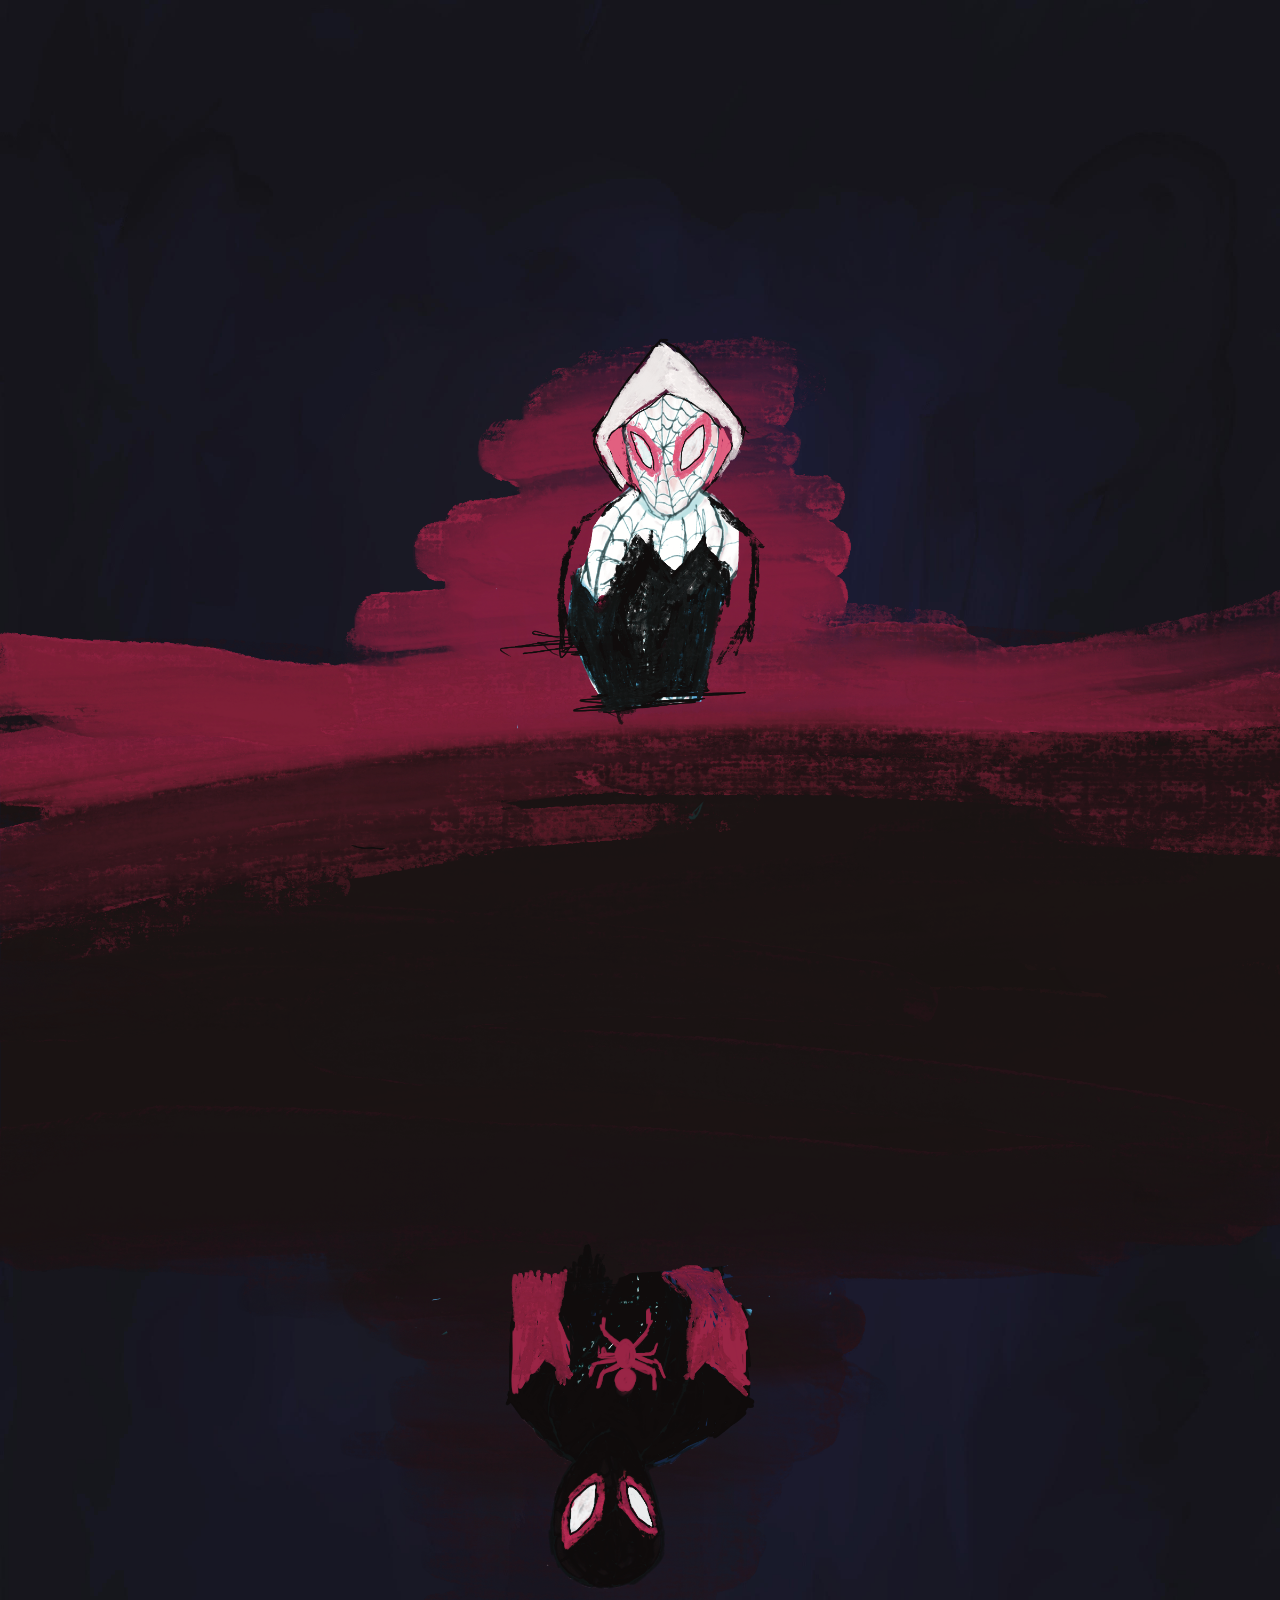
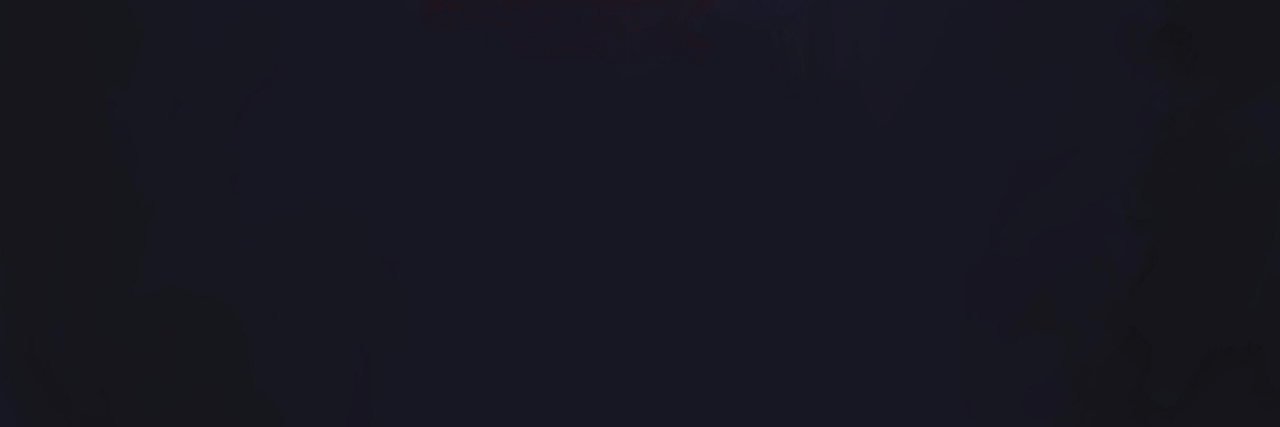
==== index.html @ 7d5749d2 "basic front page made" ====
<!DOCTYPE html>
<html lang="en">
<head>
<meta charset="UTF-8">
<meta name="viewport" content="width=device-width, initial-scale=1.0">
<link rel="stylesheet" href="style.css">
</head>
<body>

<div id="background">
    <img class="front-img" src="front.png" alt="">
    <img class="bg-img" src="bg.jpg" alt="">
</div>
<h3></h3>
<canvas id = "field" width="500" height="500"></canvas>
<script src = "script.js"></script>
</body>
</html>
---- style.css ----
html, body {
    margin: 0;
    overflow-x: hidden;
    overflow-y: auto;
}

#background {
    position: absolute;
    top: 0;
    left: 0;
    width: 100%;
    z-index: -1;
}

#background img {
    display: block;
    width: 100%;
    height: auto;
}

#background .bg-img {
    position: relative;
    z-index: 1;
}

#background .front-img {
    position: absolute;
    top: 0;
    left: 0;
    z-index: 2;
}

#field {
    position: absolute;
    top: 0;
    left: 0;
}
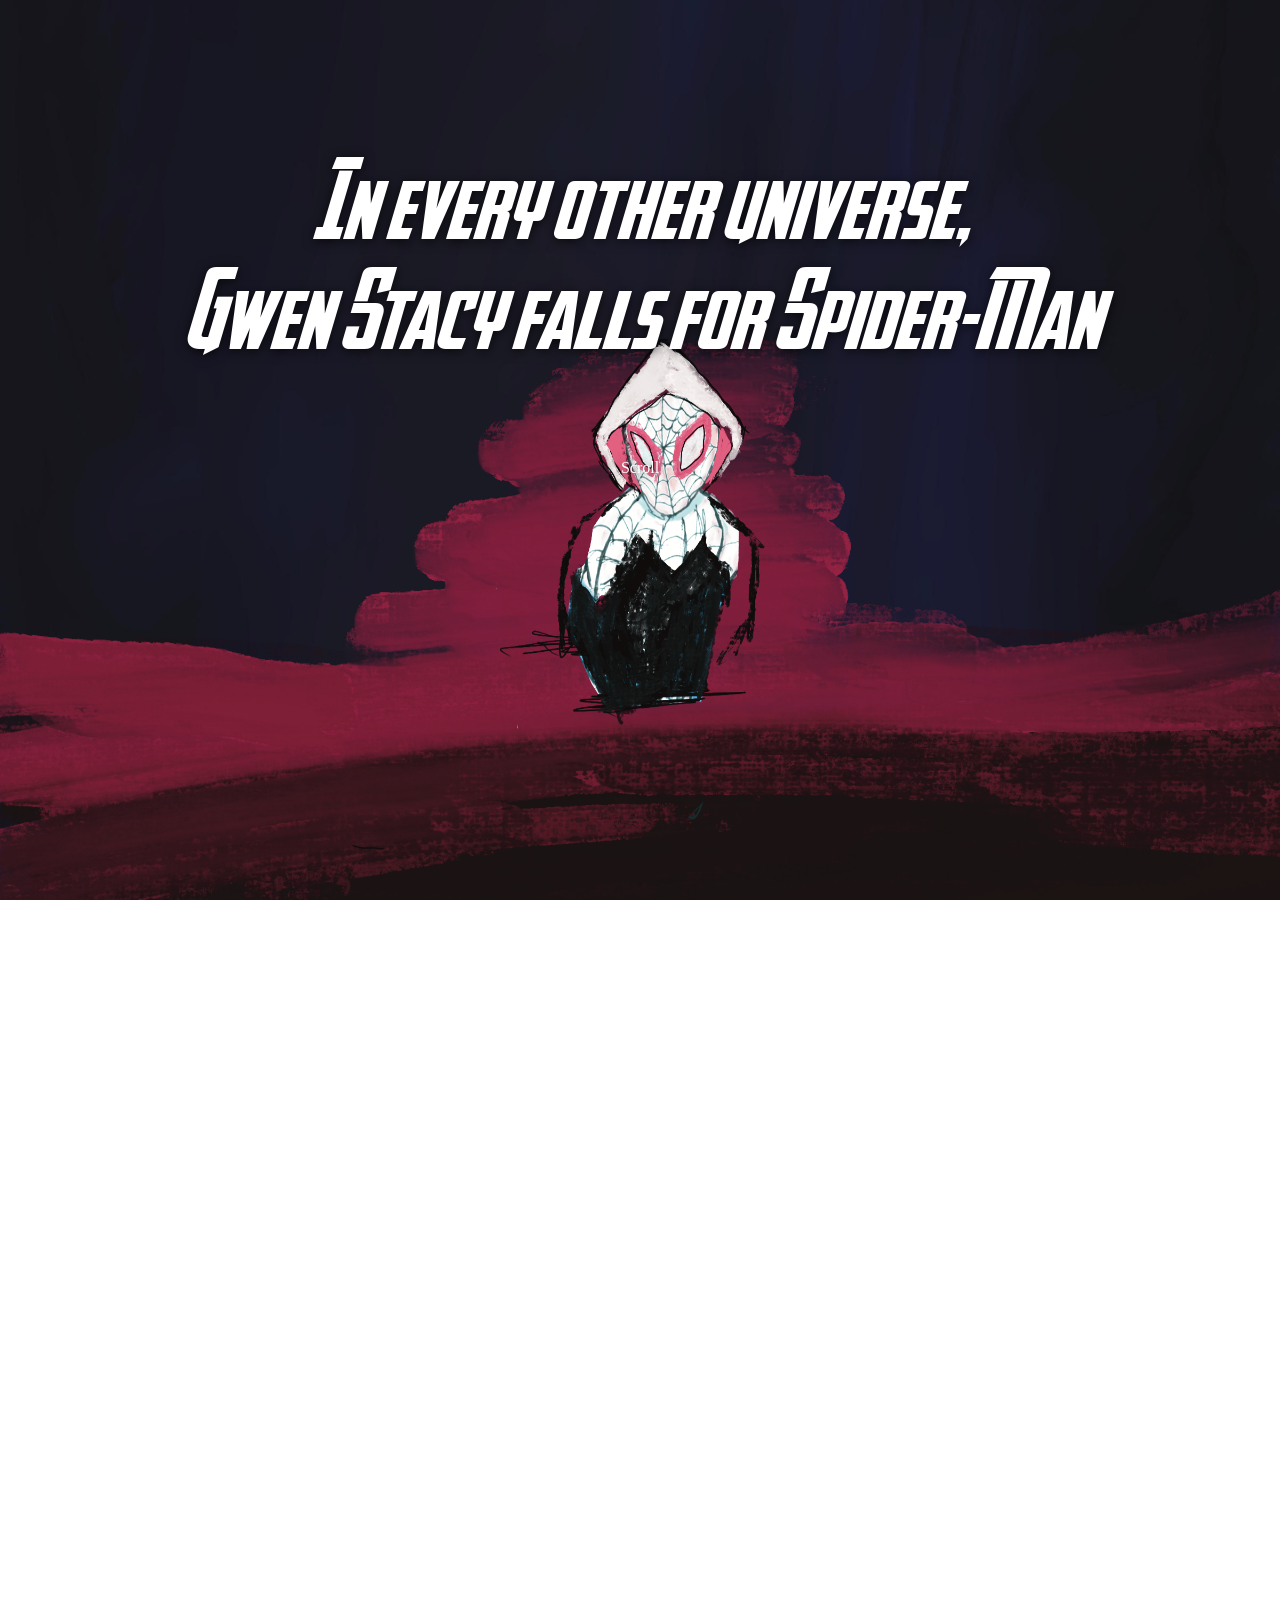
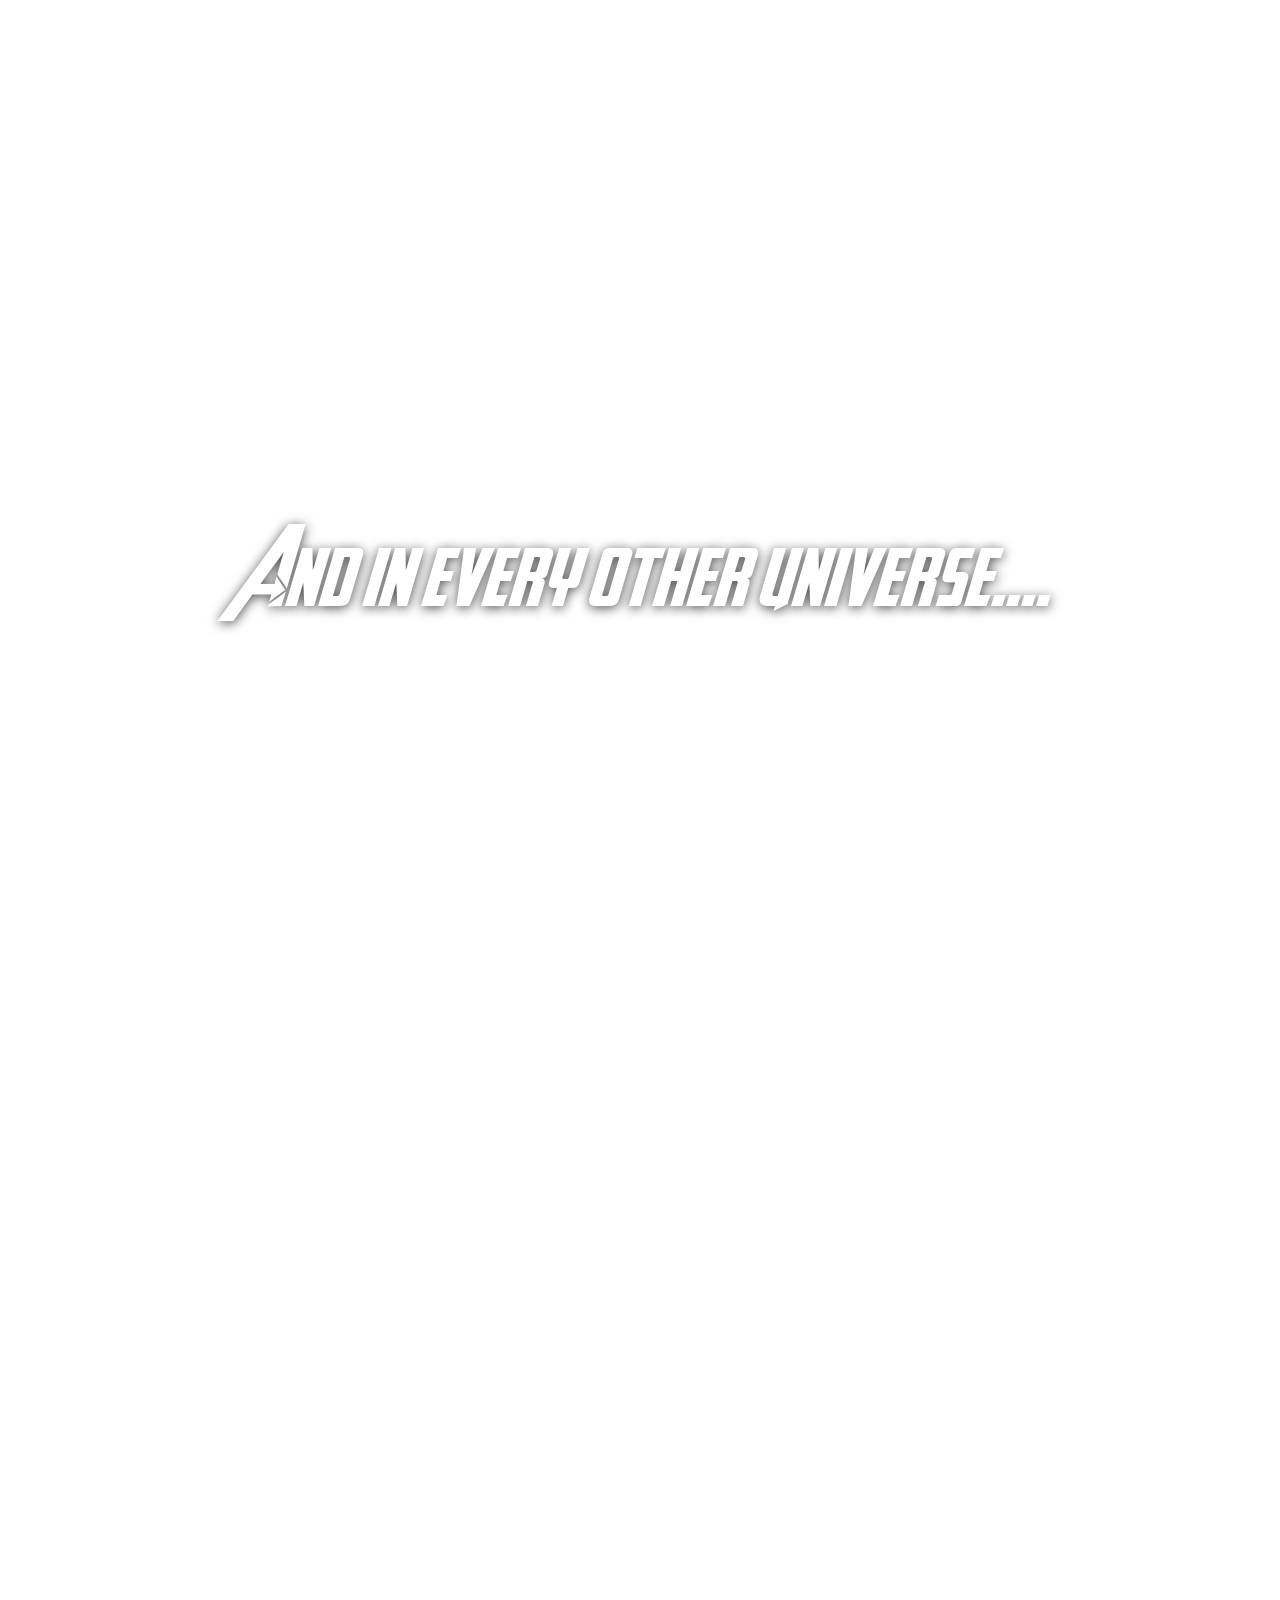
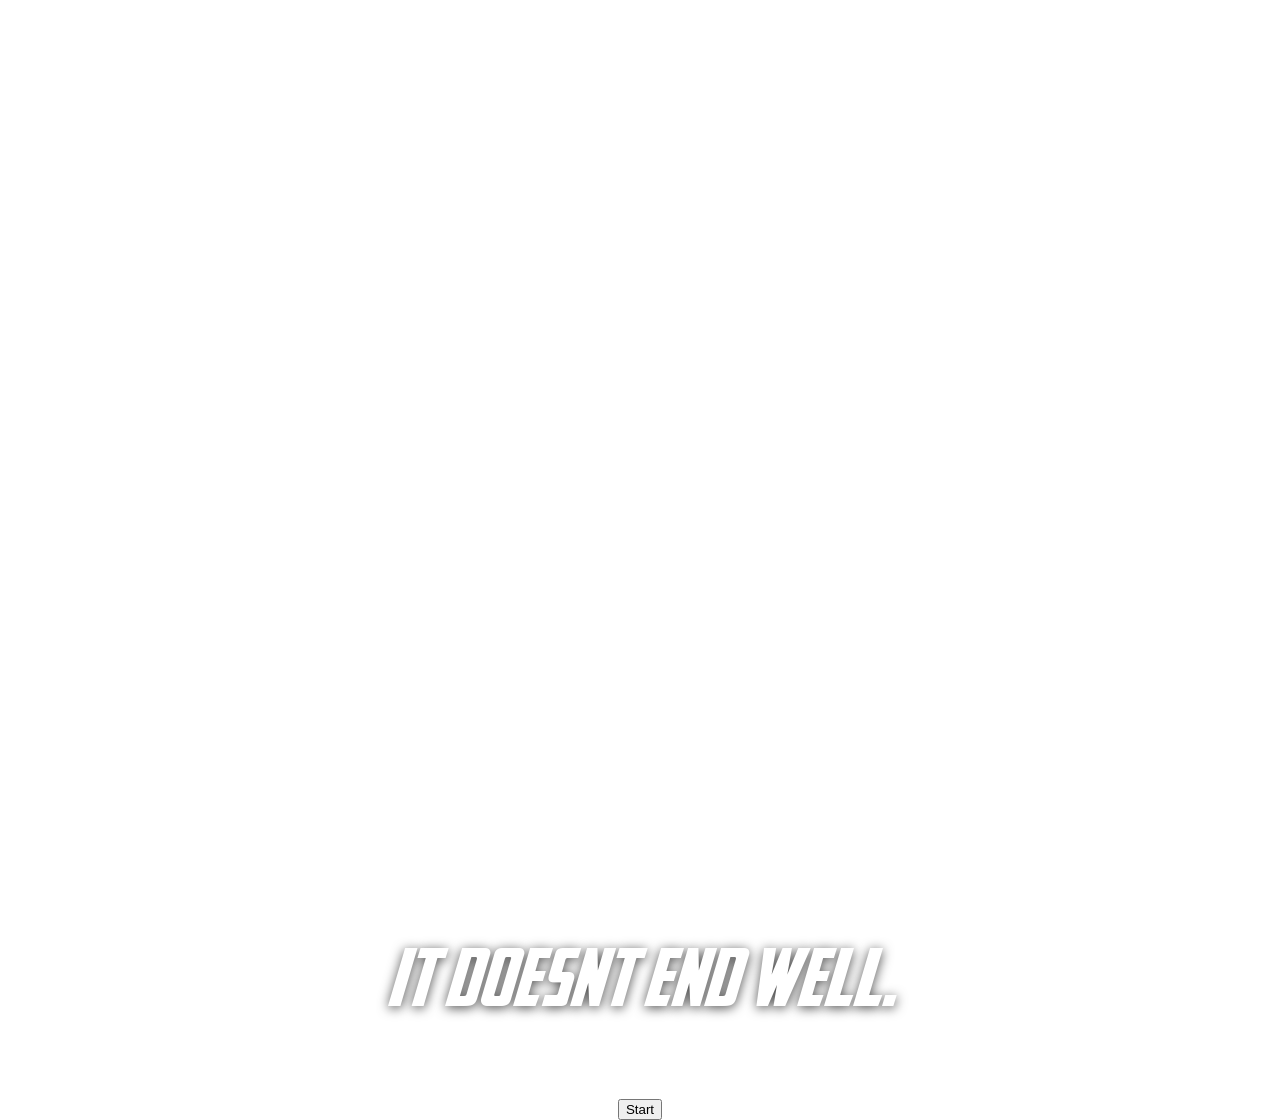
==== commit 3dc37d73: "Added Parallax Scroll" ====
--- a/index.html
+++ b/index.html
@@ -11,8 +11,24 @@
     <img class="front-img" src="front.png" alt="">
     <img class="bg-img" src="bg.jpg" alt="">
 </div>
-<h3></h3>
 <canvas id = "field" width="500" height="500"></canvas>
+<main>
+<section class = "screen">
+<h1>In every other universe,<br>Gwen Stacy falls for Spider-Man</h1>
+<p> Scroll</p>
+</section>
+<section class = "screen">
+<br>
+<br>
+<h1>And in every other universe....</h1>
+</section>
+<section class = "screen">
+<h1>it doesnt end well.</h1>
+<button> Start</button>
+</section>
+<!-- <h1>And in every other universe...</h1>
+<h1>it doesn't end well.</h1> -->
+</main>
 <script src = "script.js"></script>
 </body>
 </html>
--- a/style.css
+++ b/style.css
@@ -1,37 +1,88 @@
+
+@font-face {
+    font-family: "MyFont";
+    src: url("AvengeanceHeroicAvengerNormal-Bz7d.ttf") format("truetype");
+    font-weight: normal;
+    font-style: normal;
+}
+
+h1 {
+    font-family: "MyFont", sans-serif;
+    color: white;
+    font-weight: normal;
+    font-size: 80px;
+    text-align: center;
+}
+
 html, body {
     margin: 0;
     overflow-x: hidden;
-    overflow-y: auto;
 }
 
+/* Pinned to the viewport so it stays put while the 3 screens scroll over it */
 #background {
+    position: fixed;
+    top: 0;
+    left: 0;
+    width: 100%;
+    height: 100vh;
+    overflow: hidden;
+    z-index: -2;
+}
+
+#background img {
+    display: block;
     position: absolute;
     top: 0;
     left: 0;
     width: 100%;
-    z-index: -1;
-}
-
-#background img {
-    display: block;
-    width: 100%;
-    height: auto;
 }
 
 #background .bg-img {
-    position: relative;
+    height: 100%;
+    object-fit: cover;
     z-index: 1;
 }
 
 #background .front-img {
-    position: absolute;
-    top: 0;
-    left: 0;
+    height: auto;
     z-index: 2;
+    will-change: transform;
 }
 
 #field {
     position: absolute;
     top: 0;
     left: 0;
+    z-index: 3;
+    pointer-events: none;
 }
+
+main {
+    position: relative;
+    z-index: 4;
+}
+
+.screen {
+    min-height: 160vh;
+    display: flex;
+    flex-direction: column;
+    align-items: center;
+    justify-content: center;
+    text-align: center;
+    color: #fff;
+    text-shadow: 0 2px 12px rgba(0, 0, 0, 0.7);
+    padding: 0 2rem;
+    box-sizing: border-box;
+}
+
+.screen:nth-of-type(1) {
+    justify-content: flex-start;
+    padding-top: 10vh;
+}
+.screen:nth-of-type(3) {
+    justify-content: flex-end;
+}
+video {
+    mix-blend-mode: screen;   /* removes black-ish backgrounds */
+}
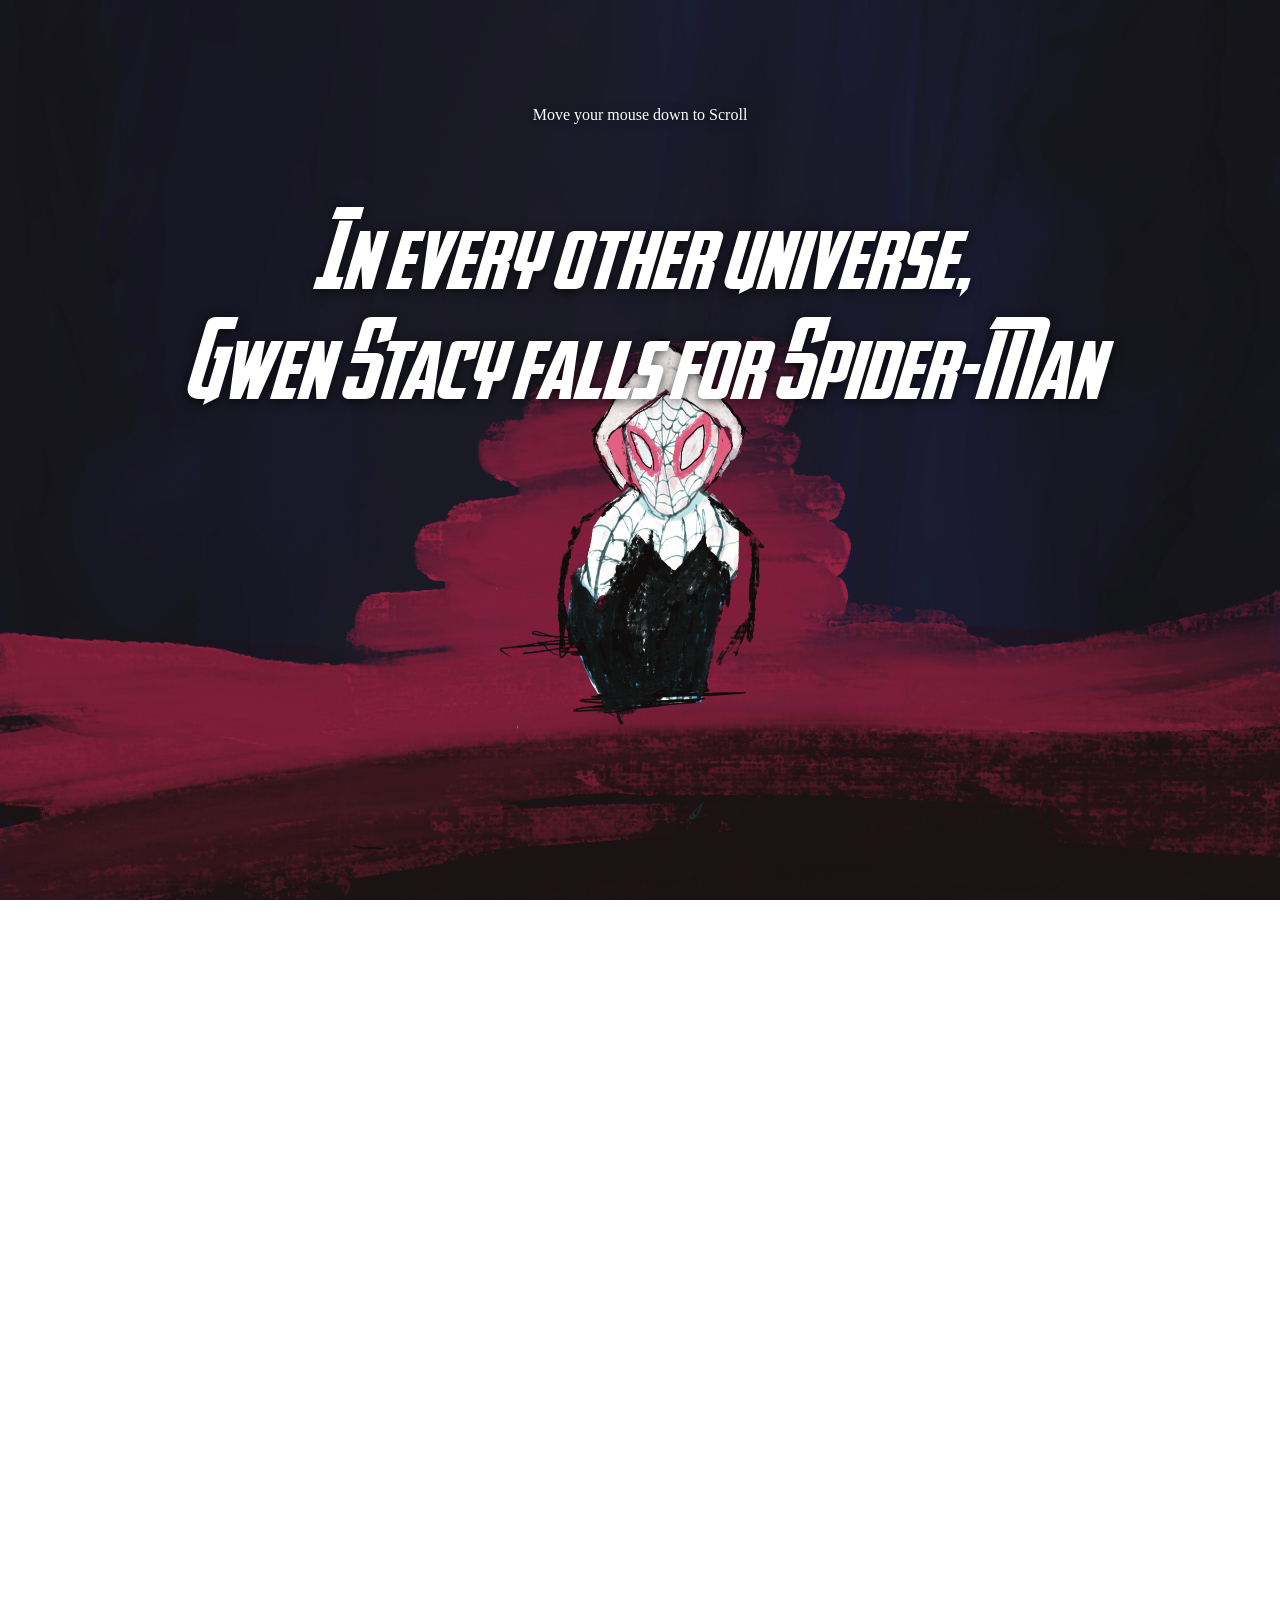
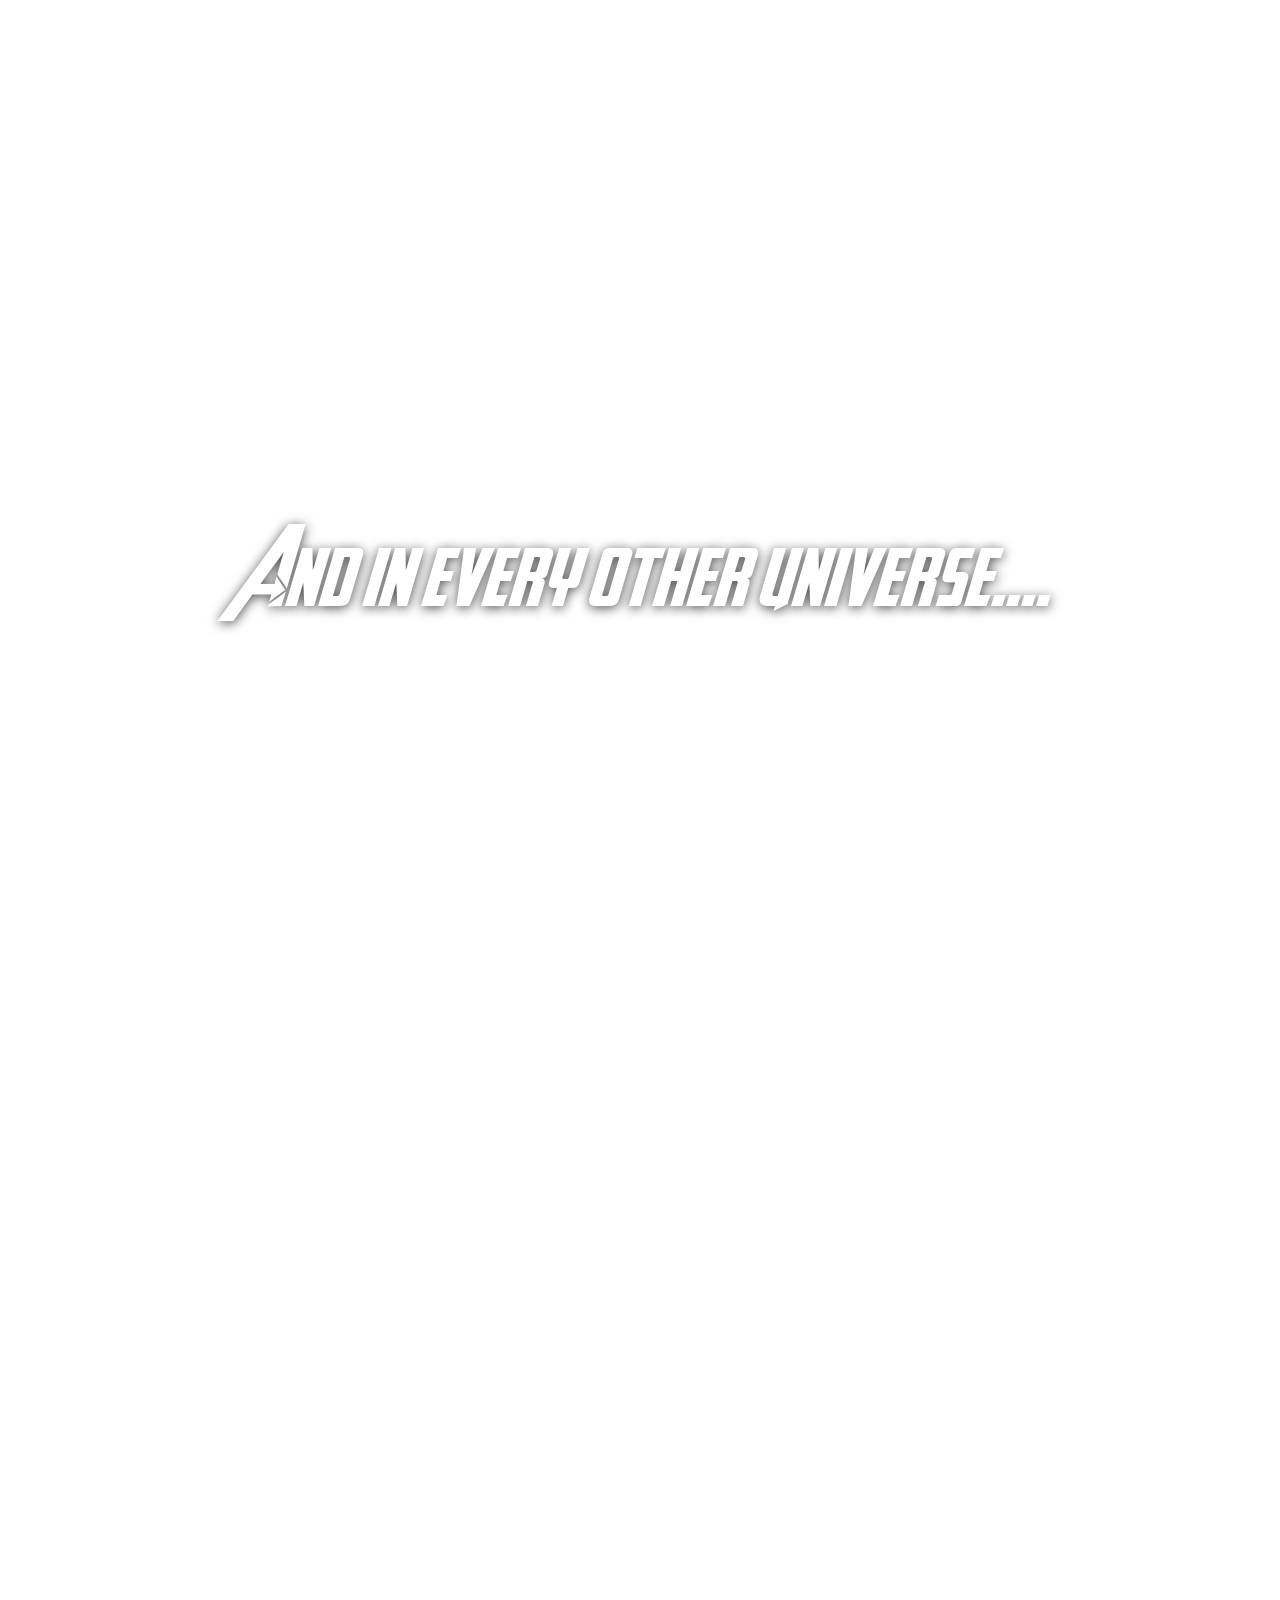
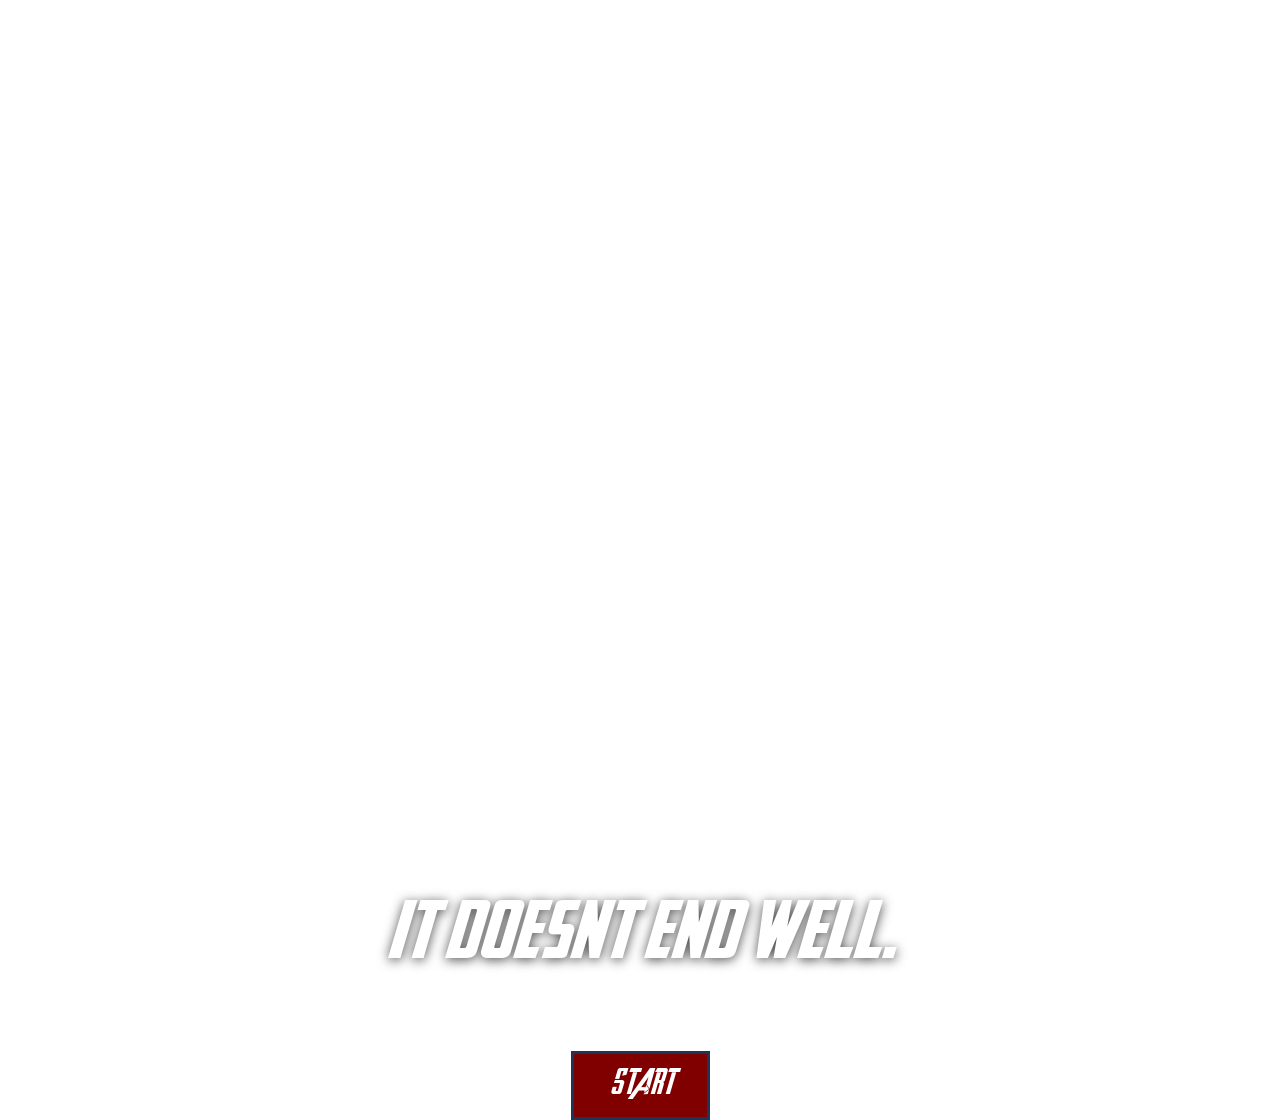
==== commit fffaa2b4: "Added mouse scroll and button css" ====
--- a/index.html
+++ b/index.html
@@ -14,8 +14,8 @@
 <canvas id = "field" width="500" height="500"></canvas>
 <main>
 <section class = "screen">
+<p> Move your mouse down to Scroll </p>
 <h1>In every other universe,<br>Gwen Stacy falls for Spider-Man</h1>
-<p> Scroll</p>
 </section>
 <section class = "screen">
 <br>
@@ -24,7 +24,7 @@
 </section>
 <section class = "screen">
 <h1>it doesnt end well.</h1>
-<button> Start</button>
+<button onclick="window.location.href='main.html'" id="start">START</button>
 </section>
 <!-- <h1>And in every other universe...</h1>
 <h1>it doesn't end well.</h1> -->
--- a/style.css
+++ b/style.css
@@ -17,9 +17,9 @@
 html, body {
     margin: 0;
     overflow-x: hidden;
+    touch-action: none;
 }
 
-/* Pinned to the viewport so it stays put while the 3 screens scroll over it */
 #background {
     position: fixed;
     top: 0;
@@ -84,5 +84,28 @@
     justify-content: flex-end;
 }
 video {
-    mix-blend-mode: screen;   /* removes black-ish backgrounds */
+    mix-blend-mode: screen;
 }
+ 
+/* Hiding Scrollbar for the aesthetic */
+html::-webkit-scrollbar,
+body::-webkit-scrollbar {
+    display: none; 
+}
+
+ 
+#start {
+display: flex;
+justify-content: center;
+align-items: center;
+font-family: "MyFont", sans-serif;
+font-size: 25px;
+background: maroon;
+color: white;
+border: 3px solid #1d3557;
+padding: 14px 36px;
+}
+
+#start:hover {
+    transform: scale(1.08);
+}
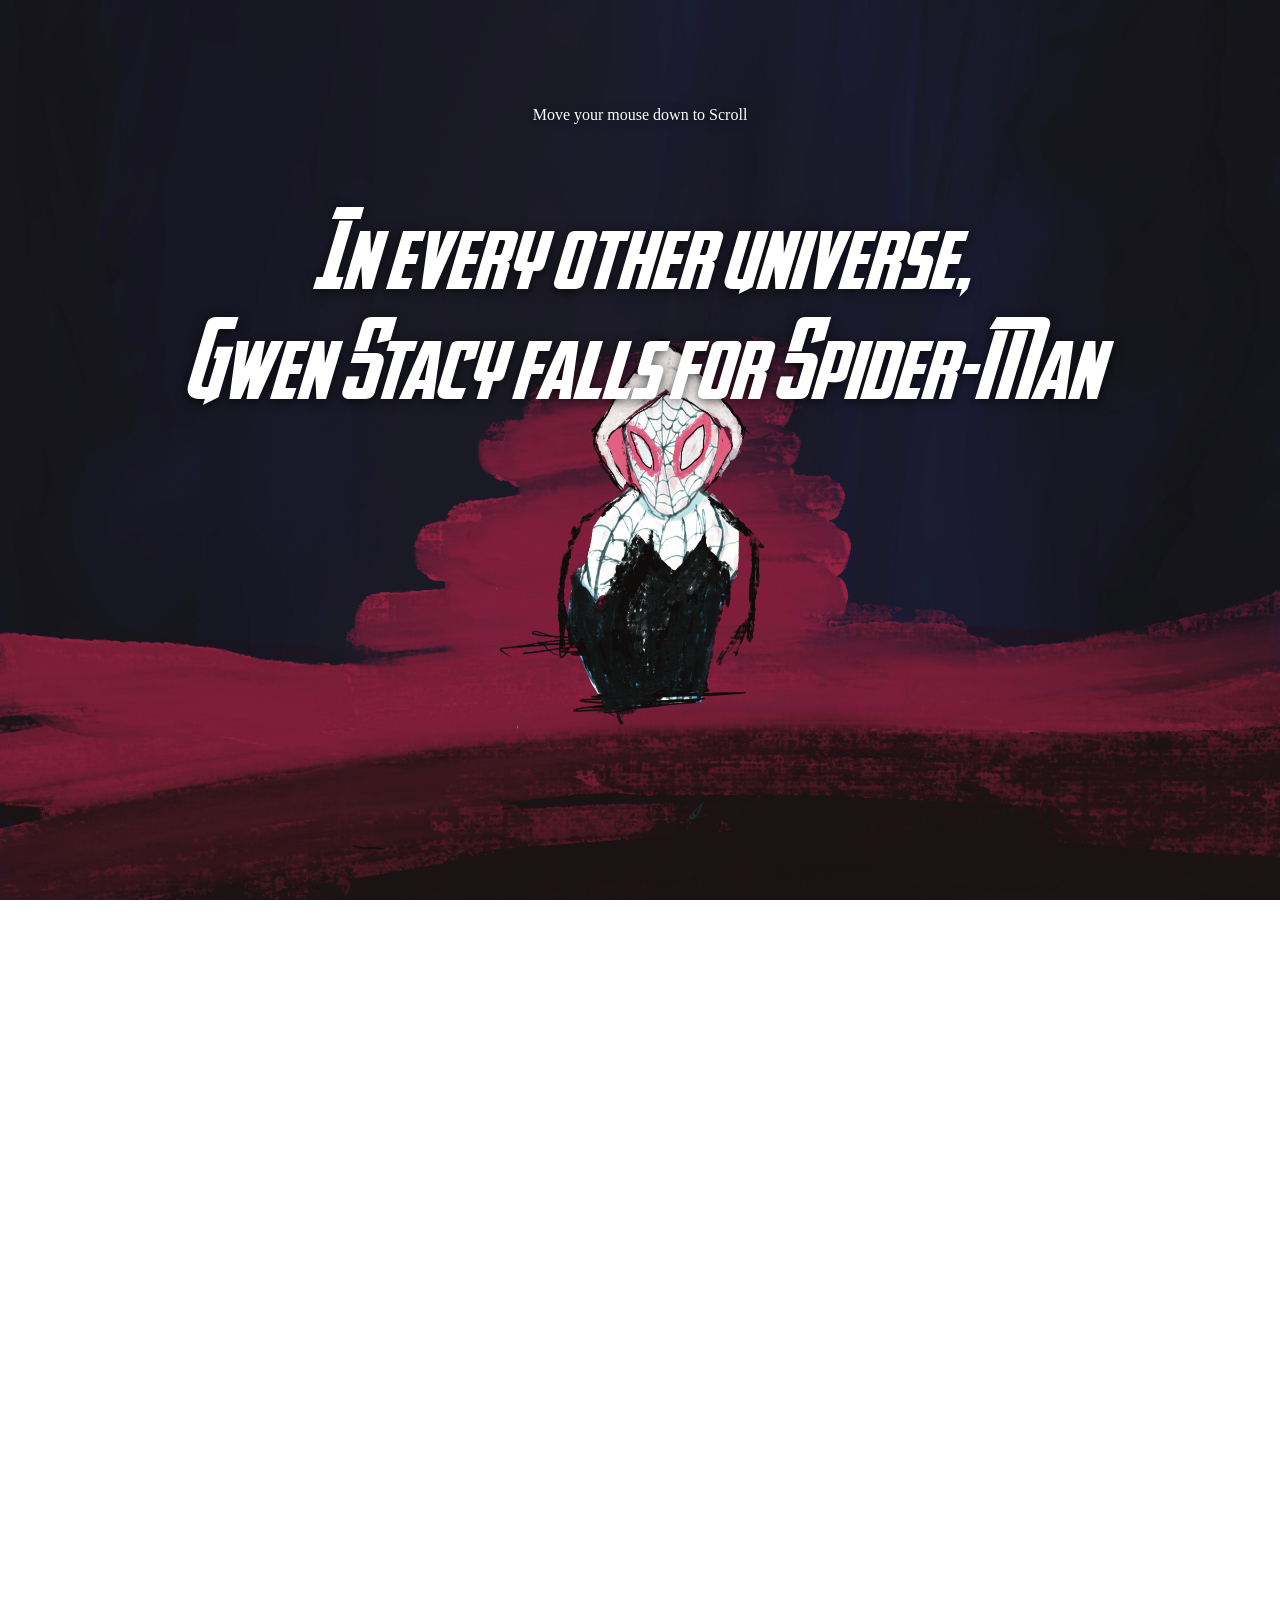
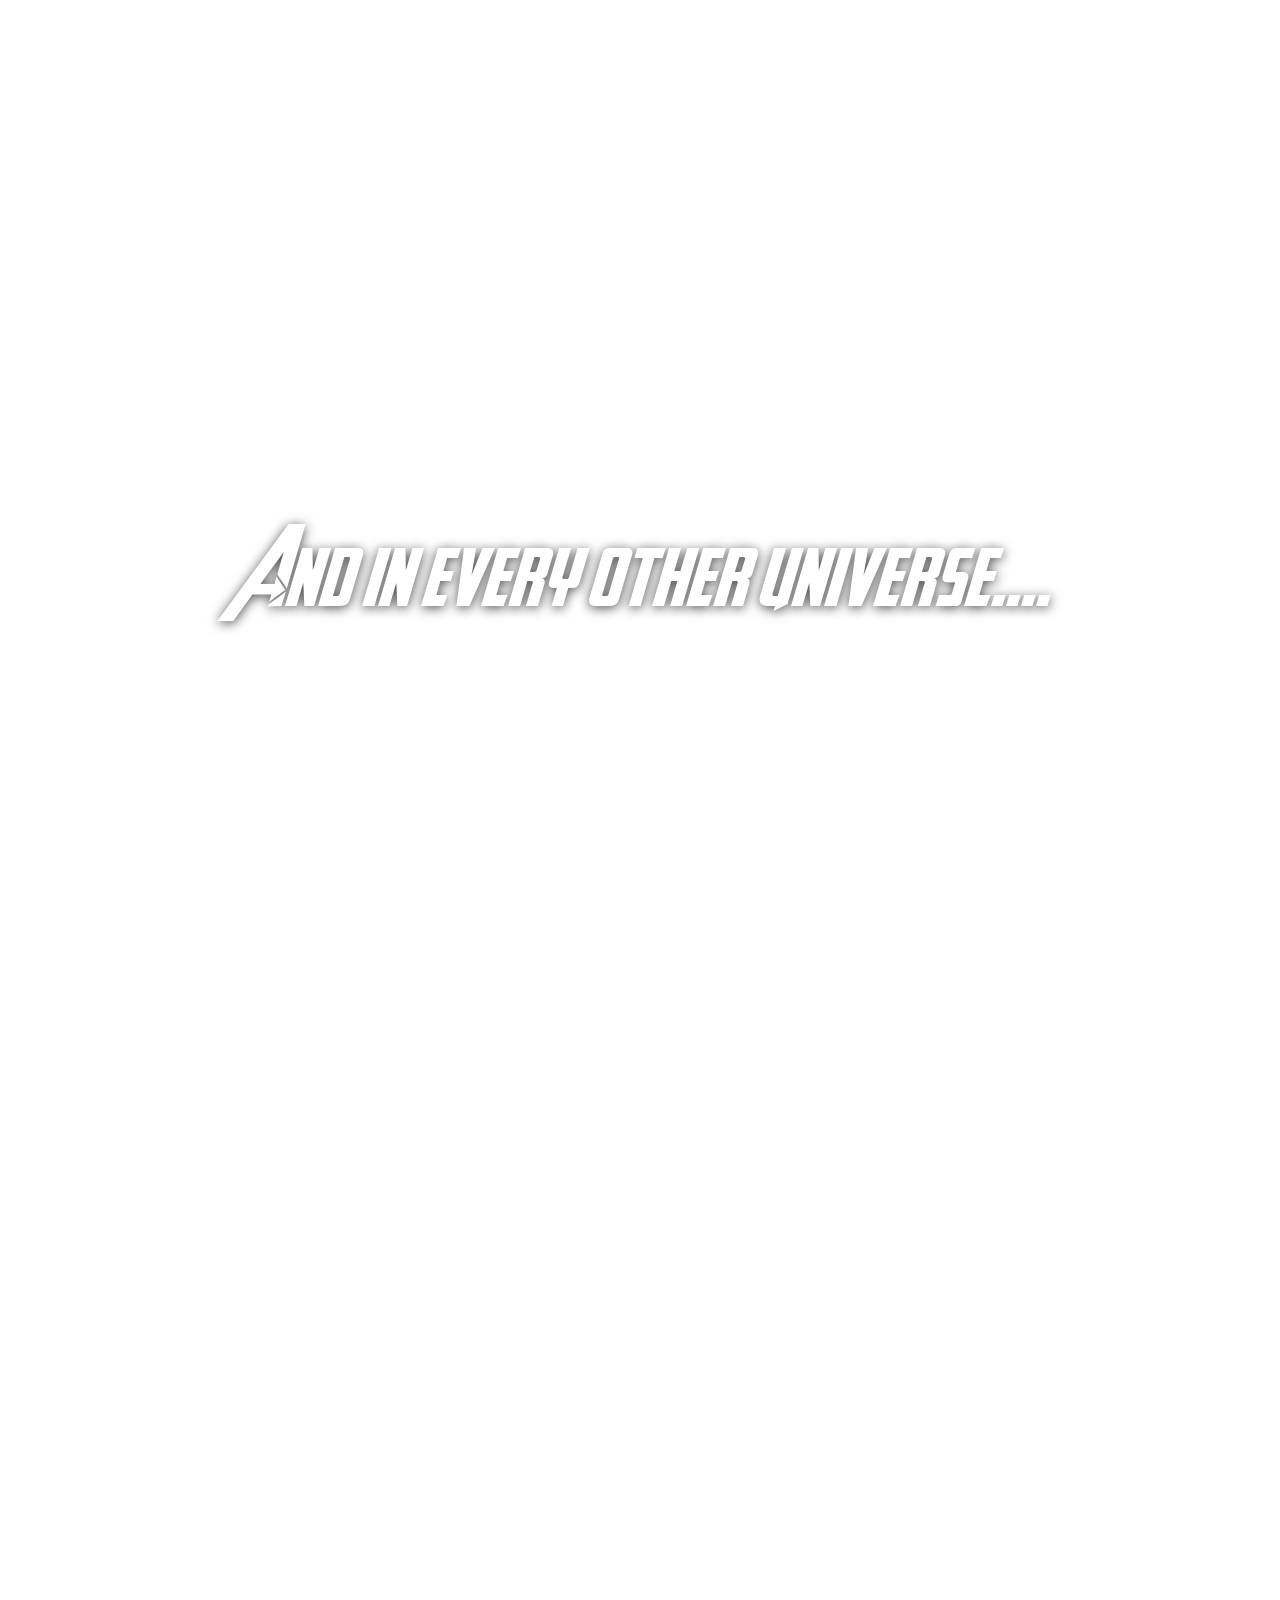
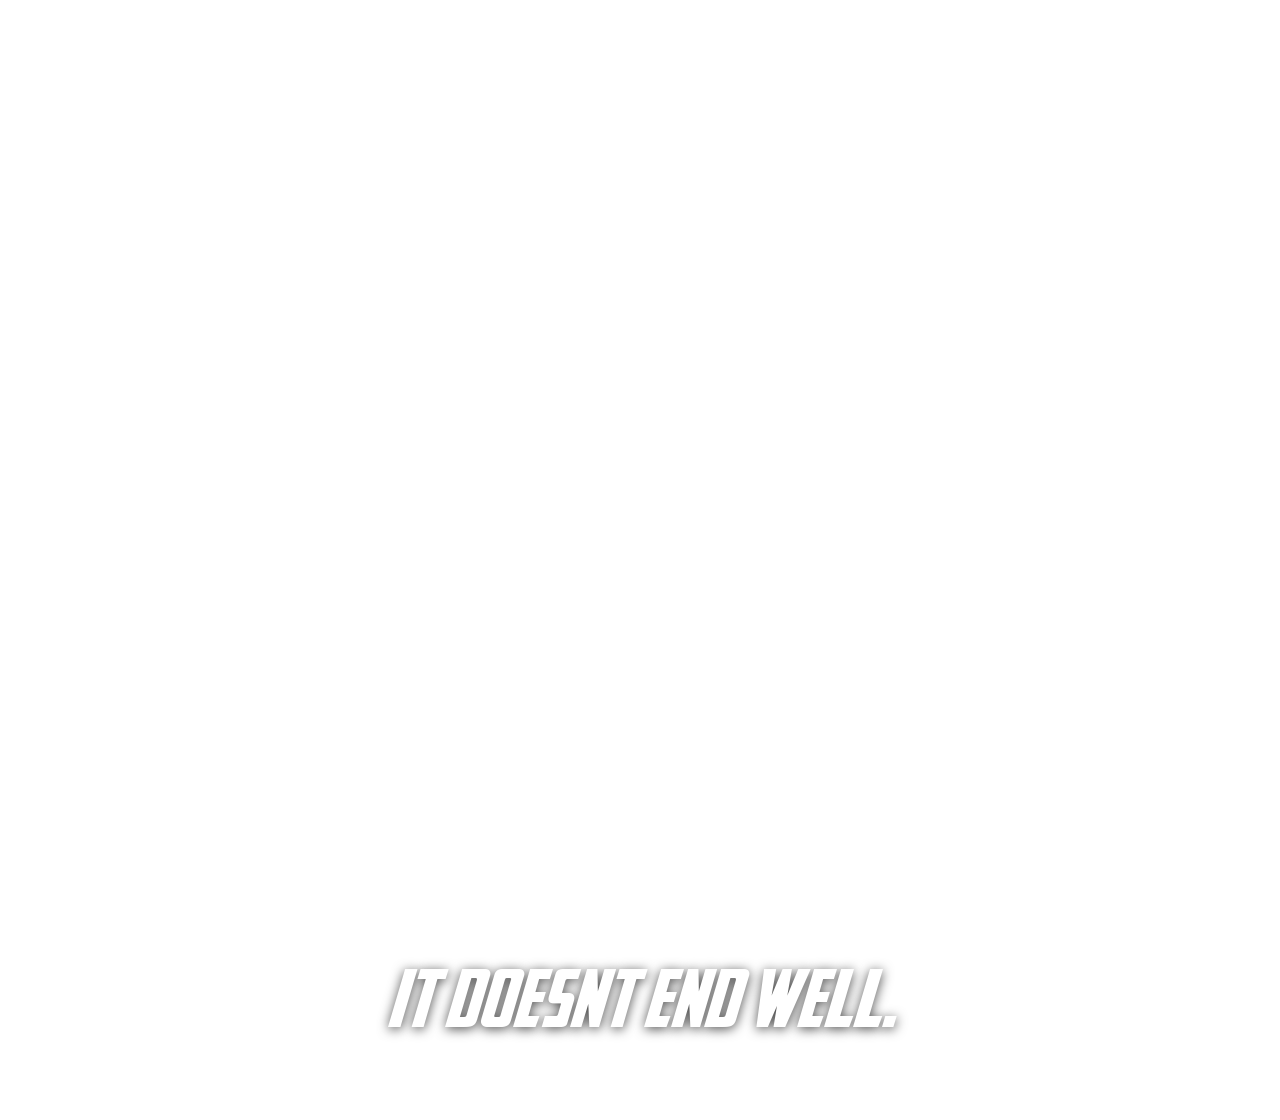
==== commit d481e031: "Update index.html" ====
--- a/index.html
+++ b/index.html
@@ -24,11 +24,10 @@
 </section>
 <section class = "screen">
 <h1>it doesnt end well.</h1>
-<button onclick="window.location.href='main.html'" id="start">START</button>
 </section>
 <!-- <h1>And in every other universe...</h1>
 <h1>it doesn't end well.</h1> -->
 </main>
 <script src = "script.js"></script>
 </body>
-</html>+</html>
